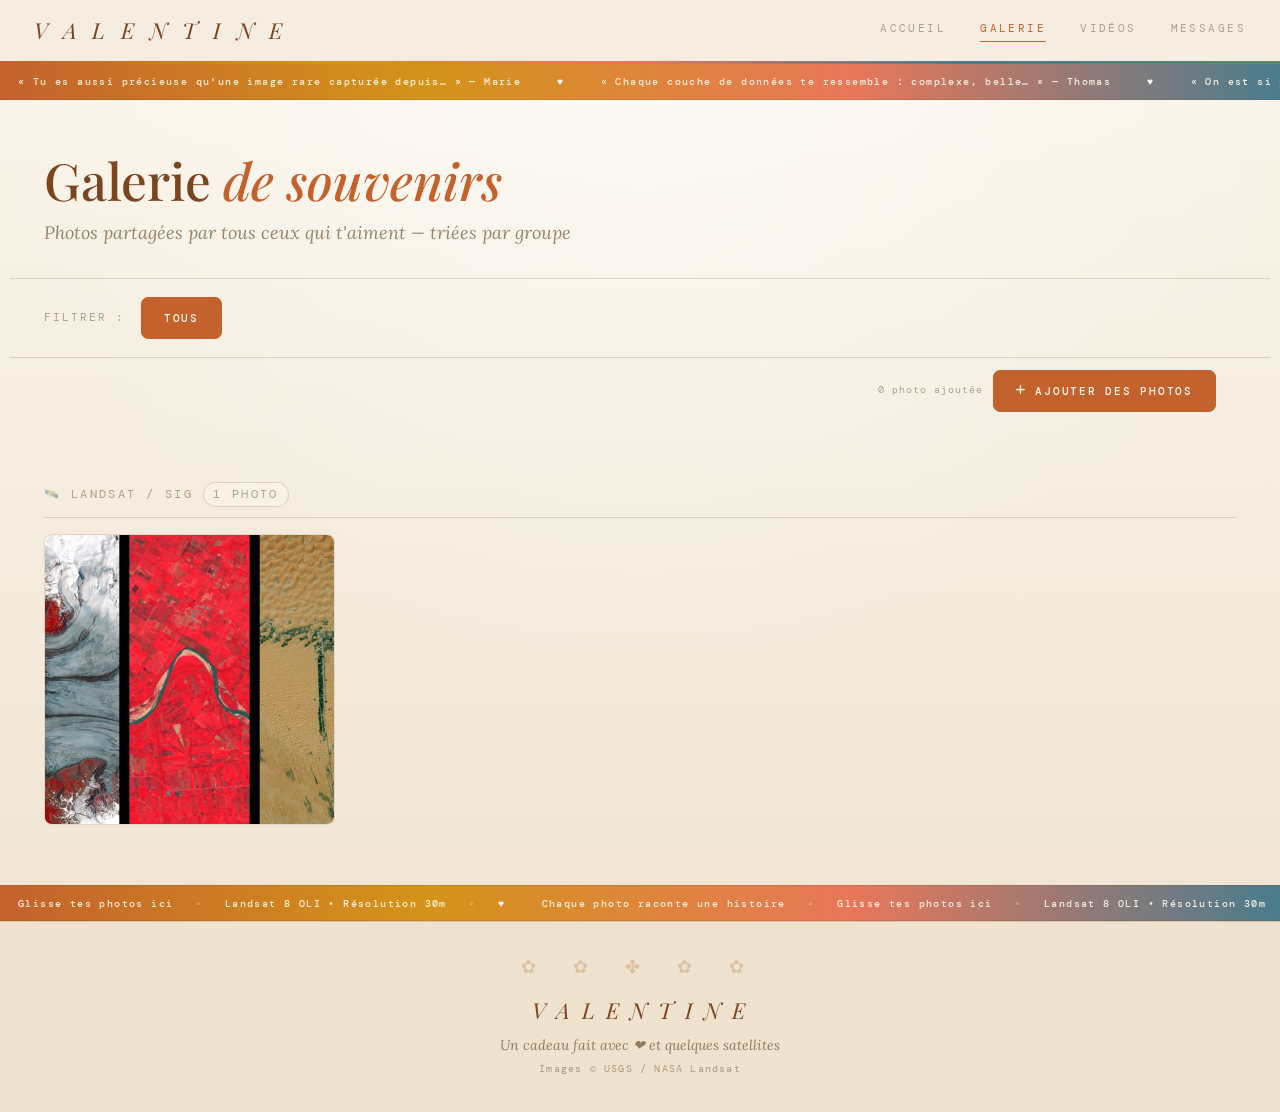
==== galerie.html @ 3a251fae "Add files via upload" ====
<!DOCTYPE html>
<html lang="fr">
<head>
<meta charset="UTF-8">
<meta name="viewport" content="width=device-width, initial-scale=1.0">
<title>Galerie — Valentine</title>
<link rel="preconnect" href="https://fonts.googleapis.com">
<link href="https://fonts.googleapis.com/css2?family=Cormorant+Garamond:ital,wght@0,300;0,400;0,600;1,300;1,400&family=Space+Mono:wght@400;700&display=swap" rel="stylesheet">
<link rel="stylesheet" href="https://cdnjs.cloudflare.com/ajax/libs/font-awesome/6.5.0/css/all.min.css">
<link rel="stylesheet" href="style.css">
</head>
<body>

<nav class="nav">
  <div class="nav-logo" onclick="window.location='index.html'">V A L E N T I N E</div>
  <div class="nav-links">
    <a href="index.html" class="nav-link">Accueil</a>
    <a href="galerie.html" class="nav-link active">Galerie</a>
    <a href="videos.html" class="nav-link">Vidéos</a>
    <a href="messages.html" class="nav-link">Messages</a>
  </div>
  <div class="nav-burger" onclick="toggleMenu()"><i class="fa fa-bars"></i></div>
</nav>
<div class="nav-mobile" id="nav-mobile">
  <a href="index.html">Accueil</a>
  <a href="galerie.html">Galerie</a>
  <a href="videos.html">Vidéos</a>
  <a href="messages.html">Messages</a>
</div>

<!-- Tickers -->
<div class="ticker-wrap top-ticker">
  <div class="ticker-track" id="ticker-top">
    <span>📸 Galerie de Valentine</span><span class="sep">◦</span>
    <span>Rochefort · Poitiers · Famille · Voyages</span><span class="sep">◦</span>
    <span class="heart-red">♥</span>
    <span>Ajoute tes photos</span><span class="sep">◦</span>
    <span>Landsat · SIG · Géographie</span><span class="sep">◦</span>
    <span>📸 Galerie de Valentine</span><span class="sep">◦</span>
    <span>Rochefort · Poitiers · Famille · Voyages</span><span class="sep">◦</span>
    <span class="heart-red">♥</span>
    <span>Ajoute tes photos</span><span class="sep">◦</span>
    <span>Landsat · SIG · Géographie</span><span class="sep">◦</span>
  </div>
</div>

<!-- PAGE HEADER -->
<div class="page-header">
  <h1>Galerie <em>de souvenirs</em></h1>
  <p class="page-desc">Photos partagées par tous ceux qui t'aiment — triées par groupe</p>
</div>

<!-- FILTER BAR -->
<div class="filter-bar">
  <span class="filter-label">Filtrer :</span>
  <button class="btn active-filter" onclick="filterGallery('all', this)" id="btn-all">Tous</button>
  <div id="group-filters"></div>
</div>

<!-- UPLOAD BUTTON -->
<div style="max-width:1200px;margin:0 auto;padding:0.75rem 1.5rem;display:flex;justify-content:flex-end;align-items:center;gap:10px;">
  <span id="upload-count" style="font-family:var(--font-mono);font-size:10px;color:var(--muted);letter-spacing:0.1em;"></span>
  <button class="btn primary" onclick="document.getElementById('file-input').click()">
    <i class="fa fa-plus"></i> Ajouter des photos
  </button>
  <input type="file" id="file-input" multiple accept="image/*" style="display:none" onchange="handleUpload(event)">
</div>

<!-- GALLERY CONTENT -->
<div class="gallery-container" id="gallery-root"></div>

<!-- LIGHTBOX -->
<div class="lightbox" id="lightbox" onclick="closeLightbox()">
  <div class="lightbox-close" onclick="closeLightbox()"><i class="fa fa-times"></i></div>
  <div class="lightbox-inner" onclick="event.stopPropagation()">
    <img src="" alt="" class="lightbox-img">
    <div class="lightbox-caption"></div>
  </div>
</div>

<!-- TICKER BOTTOM -->
<div class="ticker-wrap bot-ticker">
  <div class="ticker-track reverse">
    <span>Glisse tes photos ici</span><span class="sep">◦</span>
    <span>Landsat 8 OLI • Résolution 30m</span><span class="sep">◦</span>
    <span class="heart-red">♥</span>
    <span>Chaque photo raconte une histoire</span><span class="sep">◦</span>
    <span>Glisse tes photos ici</span><span class="sep">◦</span>
    <span>Landsat 8 OLI • Résolution 30m</span><span class="sep">◦</span>
    <span class="heart-red">♥</span>
    <span>Chaque photo raconte une histoire</span><span class="sep">◦</span>
  </div>
</div>

<footer class="footer">
  <div class="footer-name">V A L E N T I N E</div>
  <div class="footer-sub">Un cadeau fait avec ❤ et quelques satellites</div>
  <div class="footer-credit">Images © USGS / NASA Landsat</div>
</footer>

<!-- UPLOAD META MODAL -->
<div class="video-modal" id="meta-modal">
  <div class="video-modal-inner" style="max-width:480px">
    <div class="video-modal-header">
      <div class="video-modal-title">Infos sur cette photo</div>
      <div class="modal-close" onclick="closeMetaModal()"><i class="fa fa-times"></i></div>
    </div>
    <div style="padding:1.5rem;display:flex;flex-direction:column;gap:10px;">
      <img id="meta-preview" src="" alt="" style="width:100%;border-radius:2px;object-fit:cover;max-height:200px;">
      <div class="form-field">
        <label>Titre / Description</label>
        <input type="text" id="meta-title" placeholder="Ex: Soirée à Rochefort" />
      </div>
      <div class="form-field">
        <label>Groupe</label>
        <select id="meta-group"></select>
      </div>
      <div style="display:flex;justify-content:flex-end;gap:8px;margin-top:0.5rem;">
        <button class="btn" onclick="closeMetaModal()">Annuler</button>
        <button class="btn primary" onclick="confirmUpload()">Ajouter <i class="fa fa-check"></i></button>
      </div>
    </div>
  </div>
</div>

<script src="app.js"></script>
<script>
  let currentFilter = 'all';
  let pendingFiles = [];
  let pendingIndex = 0;

  // Build group filter buttons
  function buildFilters() {
    const container = document.getElementById('group-filters');
    const imgs = getImages();
    const usedGroups = [...new Set(imgs.map(i => i.group))];
    // Show all groups + only used ones
    const toShow = GROUPS.filter(g => usedGroups.includes(g.id));
    container.innerHTML = toShow.map(g => `
      <button class="btn" id="btn-${g.id}" onclick="filterGallery('${g.id}', this)">
        ${g.icon} ${g.label}
      </button>
    `).join('');
  }

  function filterGallery(groupId, btn) {
    currentFilter = groupId;
    document.querySelectorAll('.filter-bar .btn').forEach(b => b.classList.remove('active-filter'));
    btn.classList.add('active-filter');
    renderGallery();
  }

  function renderGallery() {
    const root = document.getElementById('gallery-root');
    let imgs = getImages();

    // Always show the hero Landsat image in the Landsat group
    const landsatBuiltin = {
      id: 0,
      src: 'valentine.png',
      title: 'Valentine en Landsat',
      group: 'landsat',
      date: '2025'
    };

    imgs = [landsatBuiltin, ...imgs];

    if (currentFilter !== 'all') {
      imgs = imgs.filter(i => i.group === currentFilter);
    }

    // Group by group
    const groups = {};
    imgs.forEach(img => {
      if (!groups[img.group]) groups[img.group] = [];
      groups[img.group].push(img);
    });

    if (imgs.length === 0) {
      root.innerHTML = '<div class="empty-state">Aucune photo dans ce groupe.<br><em>Ajoute-en une !</em></div>';
      return;
    }

    root.innerHTML = Object.entries(groups).map(([gid, items]) => `
      <div>
        <div class="gallery-section-title">
          ${getGroupIcon(gid)} ${getGroupLabel(gid)}
          <span class="count">${items.length} photo${items.length > 1 ? 's' : ''}</span>
        </div>
        <div class="gallery-grid">
          ${items.map(img => `
            <div class="gallery-item fade-in" onclick="openLightbox('${img.src}', '${img.title} · ${getGroupLabel(img.group)}')">
              <img src="${img.src}" alt="${img.title}" loading="lazy">
              <div class="gallery-item-overlay">
                <div class="gallery-item-title">${img.title}</div>
                <div class="gallery-item-meta">${getGroupIcon(img.group)} ${getGroupLabel(img.group)} · ${img.date}</div>
              </div>
            </div>
          `).join('')}
          ${currentFilter === 'all' ? '' : `
            <div class="upload-zone" onclick="document.getElementById('file-input').click()">
              <i class="fa fa-plus"></i>
              <span>Ajouter une photo</span>
            </div>
          `}
        </div>
      </div>
    `).join('');

    // Update count
    const total = getImages().length;
    document.getElementById('upload-count').textContent = `${total} photo${total > 1 ? 's' : ''} ajoutée${total > 1 ? 's' : ''}`;
  }

  // Upload flow
  function handleUpload(e) {
    pendingFiles = Array.from(e.target.files);
    pendingIndex = 0;
    if (pendingFiles.length > 0) showMetaModal(pendingFiles[0]);
    e.target.value = '';
  }

  function showMetaModal(file) {
    const reader = new FileReader();
    reader.onload = ev => {
      document.getElementById('meta-preview').src = ev.target.result;
      window._pendingDataUrl = ev.target.result;
    };
    reader.readAsDataURL(file);
    document.getElementById('meta-title').value = file.name.replace(/\.[^.]+$/, '');
    // Build group select
    const sel = document.getElementById('meta-group');
    sel.innerHTML = GROUPS.map(g => `<option value="${g.id}">${g.icon} ${g.label}</option>`).join('');
    // Pre-select based on current filter
    if (currentFilter !== 'all') sel.value = currentFilter;
    document.getElementById('meta-modal').classList.add('open');
  }

  function closeMetaModal() {
    document.getElementById('meta-modal').classList.remove('open');
    window._pendingDataUrl = null;
  }

  function confirmUpload() {
    const title = document.getElementById('meta-title').value.trim() || 'Photo';
    const group = document.getElementById('meta-group').value;
    saveImage({ src: window._pendingDataUrl, title, group });
    closeMetaModal();
    pendingIndex++;
    if (pendingIndex < pendingFiles.length) {
      setTimeout(() => showMetaModal(pendingFiles[pendingIndex]), 200);
    } else {
      buildFilters();
      renderGallery();
    }
  }

  buildFilters();
  renderGallery();
</script>
</body>
</html>
---- style.css ----
@import url('https://fonts.googleapis.com/css2?family=Playfair+Display:ital,wght@0,500;0,600;1,400;1,500&family=Lora:ital,wght@0,400;0,500;1,400&family=DM+Mono:wght@300;400;500&display=swap');

:root{
  --bg:#f5ede0;
  --bg-soft:#efe2ce;
  --bg-card:#fff8ec;
  --line:rgba(117,78,36,.20);
  --line-strong:rgba(117,78,36,.35);
  --text:#7a4520;
  --text-soft:rgba(92,61,30,.62);
  --muted:rgba(92,61,30,.45);
  --accent:#c4622d;
  --accent2:#e8775a;
  --gold:#d4941a;
  --blue:#4a7c8e;
  --green:#5a8a6a;
  --font-display:'Playfair Display',serif;
  --font-body:'Lora',serif;
  --font-mono:'DM Mono',monospace;
}

*{box-sizing:border-box;margin:0;padding:0}
html{scroll-behavior:smooth}
body{
  min-height:100vh;
  padding-top:64px;
  background:
    radial-gradient(circle at 50% 0,rgba(255,255,255,.55),transparent 42rem),
    linear-gradient(180deg,#fbf5eb 0%,var(--bg) 42%,var(--bg-soft) 100%);
  color:var(--text);
  font-family:var(--font-body);
  font-size:18px;
  line-height:1.65;
}
a{color:inherit}
.hidden{display:none!important}
::-webkit-scrollbar{width:8px}
::-webkit-scrollbar-track{background:var(--bg)}
::-webkit-scrollbar-thumb{background:rgba(122,69,32,.25);border-radius:999px}

/* NAV */
.nav{
  position:fixed;
  top:0;left:0;right:0;
  z-index:100;
  height:64px;
  display:flex;
  align-items:center;
  justify-content:space-between;
  padding:0 34px;
  background:rgba(245,237,224,.96);
  backdrop-filter:blur(12px);
  border-bottom:3px solid transparent;
  border-image:linear-gradient(90deg,var(--accent),var(--gold),var(--accent2),var(--blue),var(--green)) 1;
}
.nav-logo{
  font-family:var(--font-display);
  font-style:italic;
  font-size:22px;
  letter-spacing:.22em;
  color:var(--text);
  cursor:pointer;
  user-select:none;
}
.nav-links{display:flex;gap:34px;align-items:center}
.nav-link,.nav-mobile a{
  font-family:var(--font-mono);
  font-size:11px;
  letter-spacing:.22em;
  text-transform:uppercase;
  text-decoration:none;
  color:var(--muted);
  padding-bottom:4px;
  border-bottom:1px solid transparent;
  transition:.2s;
}
.nav-link:hover,.nav-link.active{color:var(--accent);border-bottom-color:var(--accent)}
.nav-burger{display:none;color:var(--text);font-size:22px;cursor:pointer}
.nav-mobile{
  display:none;
  position:fixed;
  top:64px;left:0;right:0;
  z-index:99;
  background:rgba(245,237,224,.98);
  border-bottom:1px solid var(--line);
}
.nav-mobile.open{display:flex;flex-direction:column}
.nav-mobile a{padding:16px 28px;border-bottom:1px solid var(--line)}

/* TICKERS */
.ticker-wrap{
  width:100%;
  overflow:hidden;
  white-space:nowrap;
  border-bottom:1px solid var(--line);
  background:linear-gradient(90deg,var(--accent),var(--gold),var(--accent2),var(--blue));
}
.bot-ticker{border-top:1px solid var(--line);border-bottom:1px solid var(--line)}
.ticker-track{
  display:inline-flex;
  align-items:center;
  animation:ticker 45s linear infinite;
}
.ticker-track.reverse{animation:ticker-rev 48s linear infinite}
.ticker-track span{
  flex-shrink:0;
  padding:8px 18px;
  font-family:var(--font-mono);
  font-size:10px;
  font-weight:500;
  letter-spacing:.14em;
  color:rgba(255,248,235,.92);
}
.ticker-track .sep{padding:8px 4px;opacity:.8}
.ticker-track .heart-red{color:#fff}
@keyframes ticker{to{transform:translateX(-50%)}}
@keyframes ticker-rev{from{transform:translateX(-50%)}to{transform:translateX(0)}}

/* HERO */
.hero{
  display:flex;
  flex-direction:column;
  align-items:center;
  text-align:center;
  padding:48px 36px 58px;
}
.hero-eyebrow{
  margin-bottom:22px;
  font-family:var(--font-mono);
  font-size:11px;
  letter-spacing:.32em;
  text-transform:uppercase;
  color:rgba(92,61,30,.38);
}
.hero-img-wrap{
  width:min(92vw,1740px);
  max-height:290px;
  border:3px solid #d4b896;
  border-radius:6px;
  overflow:hidden;
  margin-bottom:34px;
  background:#dfc39f;
  box-shadow:0 5px 0 rgba(120,70,20,.14),0 18px 42px rgba(120,70,20,.12);
  position:relative;
}
.hero-img{
  width:100%;
  height:100%;
  max-height:290px;
  display:block;
  object-fit:cover;
  object-position:center;
}
.hero-overlay{
  position:absolute;
  inset:0;
  pointer-events:none;
}
.hero-overlay::before,.hero-overlay::after{
  content:'✦';
  position:absolute;
  color:#f7ead1;
  font-size:18px;
  text-shadow:0 1px 2px rgba(0,0,0,.35);
}
.hero-overlay::before{top:10px;left:12px}
.hero-overlay::after{right:12px;bottom:10px}
.hero-coords{
  position:absolute;
  top:10px;
  left:50%;
  transform:translateX(-50%);
  font-family:var(--font-mono);
  font-size:11px;
  color:rgba(255,248,235,.82);
  letter-spacing:.12em;
}
.hero-title{
  font-family:var(--font-display);
  font-size:clamp(34px,4vw,58px);
  line-height:1.08;
  font-weight:500;
  color:var(--text);
  margin-bottom:18px;
}
.hero-title em{font-style:italic;color:var(--accent)}
.hero-sub{
  max-width:760px;
  margin-bottom:28px;
  color:var(--text-soft);
  font-size:18px;
  font-style:italic;
}

/* BUTTONS */
.cta-row,.form-actions{display:flex;gap:12px;flex-wrap:wrap;justify-content:center}
.btn{
  display:inline-flex;
  align-items:center;
  justify-content:center;
  gap:9px;
  min-height:42px;
  padding:10px 22px;
  border:1px solid var(--line);
  border-radius:7px;
  background:rgba(255,248,236,.42);
  color:var(--text-soft);
  font-family:var(--font-mono);
  font-size:11px;
  font-weight:500;
  letter-spacing:.16em;
  text-transform:uppercase;
  text-decoration:none;
  cursor:pointer;
  transition:.2s;
}
.btn:hover{transform:translateY(-1px);border-color:var(--line-strong);background:var(--bg-card);color:var(--text)}
.btn.primary,.btn.active-filter{background:var(--accent);border-color:var(--accent);color:#fff8ec}
.btn.primary:hover,.btn.active-filter:hover{background:#a94f24;color:#fff8ec}

/* INDEX PREVIEW */
.preview-grid{
  display:grid;
  grid-template-columns:repeat(3,1fr);
  border-top:1px solid var(--line);
  border-bottom:1px solid var(--line);
  background:var(--line);
  gap:1px;
}
.preview-card{
  min-height:150px;
  padding:32px 28px;
  background:rgba(255,248,236,.38);
  color:inherit;
  text-decoration:none;
  position:relative;
  transition:.2s;
  border-left:4px solid #d4b896;
}
.preview-card:nth-child(1){border-left-color:var(--accent)}
.preview-card:nth-child(2){border-left-color:var(--blue)}
.preview-card:nth-child(3){border-left-color:var(--green)}
.preview-card:hover{background:var(--bg-card)}
.preview-icon{font-size:24px;color:#d6ab82;margin-bottom:12px}
.preview-label{font-family:var(--font-display);font-size:27px;color:var(--text);margin-bottom:4px}
.preview-groups{
  font-family:var(--font-mono);
  font-size:10px;
  letter-spacing:.11em;
  text-transform:uppercase;
  color:var(--muted);
}
.preview-arrow{position:absolute;right:28px;bottom:26px;color:#d6ab82;transition:.2s}
.preview-card:hover .preview-arrow{transform:translateX(5px);color:var(--accent)}

/* MESSAGES PEEK */
.msg-peek-section{
  padding:30px 36px 42px;
  background:var(--bg-soft);
}
.section-label{
  max-width:1240px;
  margin:0 auto 18px;
  font-family:var(--font-display);
  font-size:24px;
  font-style:italic;
  color:var(--text);
}
.msg-peek-grid{
  display:grid;
  grid-template-columns:repeat(3,1fr);
  gap:2px;
  max-width:1240px;
  margin:0 auto;
}
.msg-card{
  background:var(--bg-card);
  padding:20px 22px;
  color:var(--text-soft);
  font-size:16px;
  font-style:italic;
  line-height:1.55;
  border:1px solid rgba(117,78,36,.08);
}
.msg-card .msg-author-small{
  margin-top:10px;
  font-family:var(--font-mono);
  font-size:10px;
  font-style:normal;
  color:var(--muted);
}

/* COMMON PAGES */
.page-header{
  max-width:1260px;
  margin:0 auto;
  padding:52px 34px 30px;
  border-bottom:1px solid var(--line);
}
.page-header h1{
  font-family:var(--font-display);
  font-size:clamp(38px,4vw,60px);
  font-weight:500;
  line-height:1.1;
}
.page-header h1 em{color:var(--accent);font-style:italic}
.page-desc{
  margin-top:10px;
  font-size:18px;
  font-style:italic;
  color:var(--text-soft);
}
.filter-bar,.msg-filter-bar{
  display:flex;
  align-items:center;
  flex-wrap:wrap;
  gap:10px;
  max-width:1260px;
  margin:0 auto;
  padding:18px 34px;
  border-bottom:1px solid var(--line);
}
#group-filters,#msg-group-filters{display:flex;gap:10px;flex-wrap:wrap}
.filter-label{
  font-family:var(--font-mono);
  font-size:11px;
  letter-spacing:.18em;
  text-transform:uppercase;
  color:var(--muted);
  margin-right:6px;
}
.gallery-container,.videos-container,.messages-container{
  max-width:1260px;
  margin:0 auto;
  padding:28px 34px 60px;
}
.gallery-section-title,.video-section-title{
  display:flex;
  align-items:center;
  gap:10px;
  margin:30px 0 16px;
  padding-bottom:10px;
  border-bottom:1px solid var(--line);
  font-family:var(--font-mono);
  font-size:12px;
  letter-spacing:.2em;
  text-transform:uppercase;
  color:var(--muted);
}
.gallery-section-title .count{
  border:1px solid var(--line);
  border-radius:999px;
  padding:2px 9px;
  background:rgba(255,248,236,.45);
}
.gallery-grid{
  display:grid;
  grid-template-columns:repeat(auto-fill,minmax(240px,1fr));
  gap:10px;
}
.gallery-item,.upload-zone{
  position:relative;
  aspect-ratio:1;
  overflow:hidden;
  border-radius:8px;
  background:var(--bg-card);
  border:1px solid var(--line);
}
.gallery-item{cursor:pointer}
.gallery-item img{
  width:100%;
  height:100%;
  display:block;
  object-fit:cover;
  transition:.35s ease;
}
.gallery-item:hover img{transform:scale(1.04)}
.gallery-item-overlay{
  position:absolute;
  inset:auto 0 0 0;
  padding:38px 16px 14px;
  color:#fff8ec;
  background:linear-gradient(transparent,rgba(62,35,18,.82));
  opacity:0;
  transition:.2s;
}
.gallery-item:hover .gallery-item-overlay{opacity:1}
.gallery-item-title{font-size:18px}
.gallery-item-meta{
  font-family:var(--font-mono);
  font-size:10px;
  letter-spacing:.12em;
  text-transform:uppercase;
  opacity:.8;
}
.upload-zone{
  display:flex;
  flex-direction:column;
  align-items:center;
  justify-content:center;
  gap:10px;
  border-style:dashed;
  cursor:pointer;
  color:var(--muted);
}
.upload-zone:hover{border-color:var(--accent);color:var(--accent);background:var(--bg-card)}

/* VIDEOS */
.video-grid{
  display:grid;
  grid-template-columns:repeat(auto-fill,minmax(300px,1fr));
  gap:16px;
}
.video-card{
  overflow:hidden;
  border:1px solid var(--line);
  border-radius:9px;
  background:var(--bg-card);
  cursor:pointer;
  transition:.2s;
}
.video-card:hover{transform:translateY(-2px);box-shadow:0 14px 32px rgba(120,70,20,.12)}
.video-thumb{
  aspect-ratio:16/9;
  background:linear-gradient(135deg,var(--bg-soft),#dbc4a3);
  display:flex;
  align-items:center;
  justify-content:center;
  position:relative;
}
.video-thumb img{width:100%;height:100%;object-fit:cover}
.video-play-btn{
  position:absolute;
  width:58px;height:58px;
  border-radius:999px;
  display:flex;align-items:center;justify-content:center;
  background:rgba(196,98,45,.9);
  color:#fff8ec;
  font-size:19px;
}
.video-info{padding:16px 18px}
.video-title{font-family:var(--font-display);font-size:21px;color:var(--text)}
.video-meta,.video-tag{
  font-family:var(--font-mono);
  font-size:10px;
  letter-spacing:.1em;
  text-transform:uppercase;
  color:var(--muted);
}
.video-meta{display:flex;gap:12px;flex-wrap:wrap;margin-top:4px}
.video-tag{
  display:inline-flex;
  margin-top:8px;
  padding:3px 8px;
  border:1px solid var(--line);
  border-radius:999px;
}
.video-add-form,.msg-form-box{
  display:none;
  padding:24px;
  margin-bottom:28px;
  border:1px dashed var(--line-strong);
  border-radius:10px;
  background:rgba(255,248,236,.45);
}
.video-add-form.open{display:block}

/* FORMS + MESSAGES */
.msg-form-box{display:block;border-style:solid}
.form-title-text{
  font-family:var(--font-display);
  font-size:30px;
  font-style:italic;
  color:var(--text);
}
.form-sub-text{
  margin:4px 0 22px;
  font-family:var(--font-mono);
  font-size:11px;
  letter-spacing:.14em;
  text-transform:uppercase;
  color:var(--muted);
}
.form-row{
  display:grid;
  grid-template-columns:repeat(2,1fr);
  gap:14px;
  margin-bottom:14px;
}
.form-full{grid-column:1/-1}
.form-field{display:flex;flex-direction:column;gap:7px}
.form-field label{
  font-family:var(--font-mono);
  font-size:11px;
  letter-spacing:.14em;
  text-transform:uppercase;
  color:var(--muted);
}
.form-field input,.form-field textarea,.form-field select{
  width:100%;
  border:1px solid var(--line);
  border-radius:7px;
  background:var(--bg-card);
  color:var(--text);
  font-family:var(--font-body);
  font-size:17px;
  padding:12px 14px;
  outline:none;
}
.form-field textarea{min-height:130px;resize:vertical}
.form-field input:focus,.form-field textarea:focus,.form-field select:focus{border-color:var(--accent)}
.form-field input::placeholder,.form-field textarea::placeholder{color:rgba(92,61,30,.32);font-style:italic}
.form-actions{justify-content:flex-end}
.success-msg{
  display:none;
  margin-top:14px;
  text-align:center;
  color:var(--green);
  font-family:var(--font-mono);
  font-size:12px;
  letter-spacing:.1em;
}
.messages-list{
  display:flex;
  flex-direction:column;
  gap:10px;
}
.msg-item{
  padding:20px 22px;
  background:var(--bg-card);
  border:1px solid var(--line);
  border-radius:9px;
}
.msg-item-header{
  display:flex;
  align-items:center;
  justify-content:space-between;
  gap:16px;
  margin-bottom:10px;
}
.msg-author-info{display:flex;align-items:center;gap:12px}
.msg-avatar{
  width:40px;height:40px;
  display:flex;align-items:center;justify-content:center;
  border-radius:999px;
  background:rgba(196,98,45,.12);
  border:1px solid rgba(196,98,45,.25);
  color:var(--accent);
  font-family:var(--font-mono);
  font-size:13px;
}
.msg-name{font-size:18px;color:var(--text)}
.msg-group-badge,.msg-date{
  font-family:var(--font-mono);
  font-size:10px;
  letter-spacing:.1em;
  color:var(--muted);
}
.msg-group-badge{
  padding:3px 8px;
  border:1px solid var(--line);
  border-radius:999px;
  text-transform:uppercase;
}
.msg-text{
  padding-left:52px;
  color:var(--text-soft);
  font-size:18px;
  font-style:italic;
}

/* MODALS */
.lightbox,.video-modal{
  display:none;
  position:fixed;
  inset:0;
  z-index:300;
  align-items:center;
  justify-content:center;
  padding:24px;
  background:rgba(38,25,14,.88);
}
.lightbox.open,.video-modal.open{display:flex}
.lightbox-inner{
  max-width:92vw;
  max-height:90vh;
  text-align:center;
}
.lightbox-img{
  max-width:100%;
  max-height:82vh;
  object-fit:contain;
  border-radius:8px;
}
.lightbox-caption{
  margin-top:14px;
  color:#fff8ec;
  font-family:var(--font-mono);
  font-size:12px;
  letter-spacing:.12em;
  text-transform:uppercase;
}
.lightbox-close,.modal-close{
  cursor:pointer;
  color:var(--muted);
  transition:.2s;
}
.lightbox-close{
  position:fixed;
  top:24px;
  right:28px;
  color:#fff8ec;
  font-size:28px;
}
.video-modal-inner{
  width:min(900px,94vw);
  overflow:hidden;
  border:1px solid var(--line);
  border-radius:10px;
  background:var(--bg);
}
.video-modal-header{
  display:flex;
  justify-content:space-between;
  align-items:center;
  padding:16px 20px;
  border-bottom:1px solid var(--line);
}
.video-modal-title{font-family:var(--font-display);font-size:22px;color:var(--text)}
.video-embed{width:100%;aspect-ratio:16/9;background:#111}
.video-embed iframe,.video-embed video{width:100%;height:100%;border:0;display:block}

/* FOOTER */
.footer{
  padding:30px 20px 34px;
  text-align:center;
  background:var(--bg-soft);
  border-top:1px solid var(--line);
}
.footer::before{
  content:'✿  ✿  ✤  ✿  ✿';
  display:block;
  margin-bottom:10px;
  letter-spacing:1rem;
  color:#d4b896;
  opacity:.75;
}
.footer-name{
  font-family:var(--font-display);
  font-size:22px;
  font-style:italic;
  letter-spacing:.12em;
  color:var(--text);
}
.footer-sub{font-size:14px;font-style:italic;color:var(--text-soft);margin-top:6px}
.footer-credit{
  margin-top:4px;
  font-family:var(--font-mono);
  font-size:10px;
  letter-spacing:.12em;
  color:var(--muted);
}
.empty-state{
  padding:48px 20px;
  text-align:center;
  color:var(--muted);
  font-style:italic;
  background:rgba(255,248,236,.35);
  border:1px solid var(--line);
  border-radius:9px;
}
.dot-live{
  display:inline-block;
  width:7px;height:7px;
  margin-right:7px;
  border-radius:999px;
  background:var(--accent);
  animation:pulse 1.8s ease-in-out infinite;
}
@keyframes pulse{50%{opacity:.35;transform:scale(.65)}}
.fade-in{animation:fadeIn .35s ease both}
@keyframes fadeIn{from{opacity:0;transform:translateY(10px)}}

/* RESPONSIVE */
@media (max-width:900px){
  body{font-size:16px}
  .nav{padding:0 18px}
  .nav-links{display:none}
  .nav-burger{display:block}
  .hero{padding:36px 18px 44px}
  .hero-img-wrap{width:100%;max-height:220px}
  .hero-img{max-height:220px}
  .preview-grid,.msg-peek-grid{grid-template-columns:1fr}
  .filter-bar,.msg-filter-bar,.page-header,.gallery-container,.videos-container,.messages-container{padding-left:18px;padding-right:18px}
  .form-row{grid-template-columns:1fr}
  .msg-text{padding-left:0}
}
@media (max-width:520px){
  .nav-logo{font-size:17px;letter-spacing:.16em}
  .hero-title{font-size:34px}
  .hero-sub{font-size:16px}
  .btn{width:100%}
  .cta-row{width:100%}
  .msg-item-header{align-items:flex-start;flex-direction:column}
}
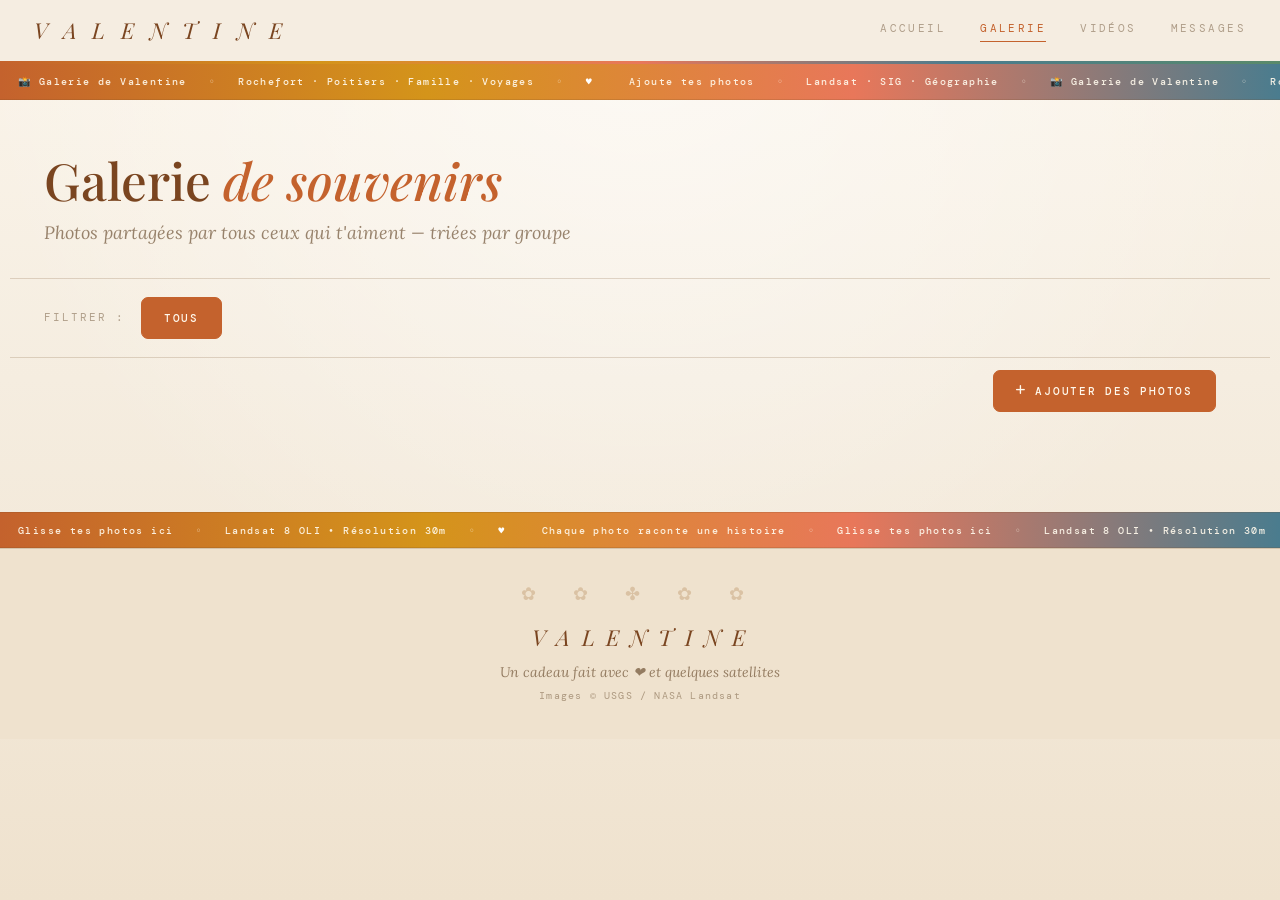
==== commit 23c6202d: "Add files via upload" ====
--- a/galerie.html
+++ b/galerie.html
@@ -123,6 +123,7 @@
   </div>
 </div>
 
+<script src="https://cdn.jsdelivr.net/npm/@supabase/supabase-js@2"></script>
 <script src="app.js"></script>
 <script>
   let currentFilter = 'all';
@@ -150,9 +151,9 @@
     renderGallery();
   }
 
-  function renderGallery() {
+  async function renderGallery() {
     const root = document.getElementById('gallery-root');
-    let imgs = getImages();
+    let imgs = await getImages();
 
     // Always show the hero Landsat image in the Landsat group
     const landsatBuiltin = {
@@ -208,7 +209,7 @@
     `).join('');
 
     // Update count
-    const total = getImages().length;
+    const total = imgs.length;
     document.getElementById('upload-count').textContent = `${total} photo${total > 1 ? 's' : ''} ajoutée${total > 1 ? 's' : ''}`;
   }
 
@@ -241,10 +242,14 @@
     window._pendingDataUrl = null;
   }
 
-  function confirmUpload() {
+  async function confirmUpload() {
     const title = document.getElementById('meta-title').value.trim() || 'Photo';
     const group = document.getElementById('meta-group').value;
-    saveImage({ src: window._pendingDataUrl, title, group });
+    await saveImage(
+      pendingFiles[pendingIndex],
+      title,
+      group
+    );
     closeMetaModal();
     pendingIndex++;
     if (pendingIndex < pendingFiles.length) {
